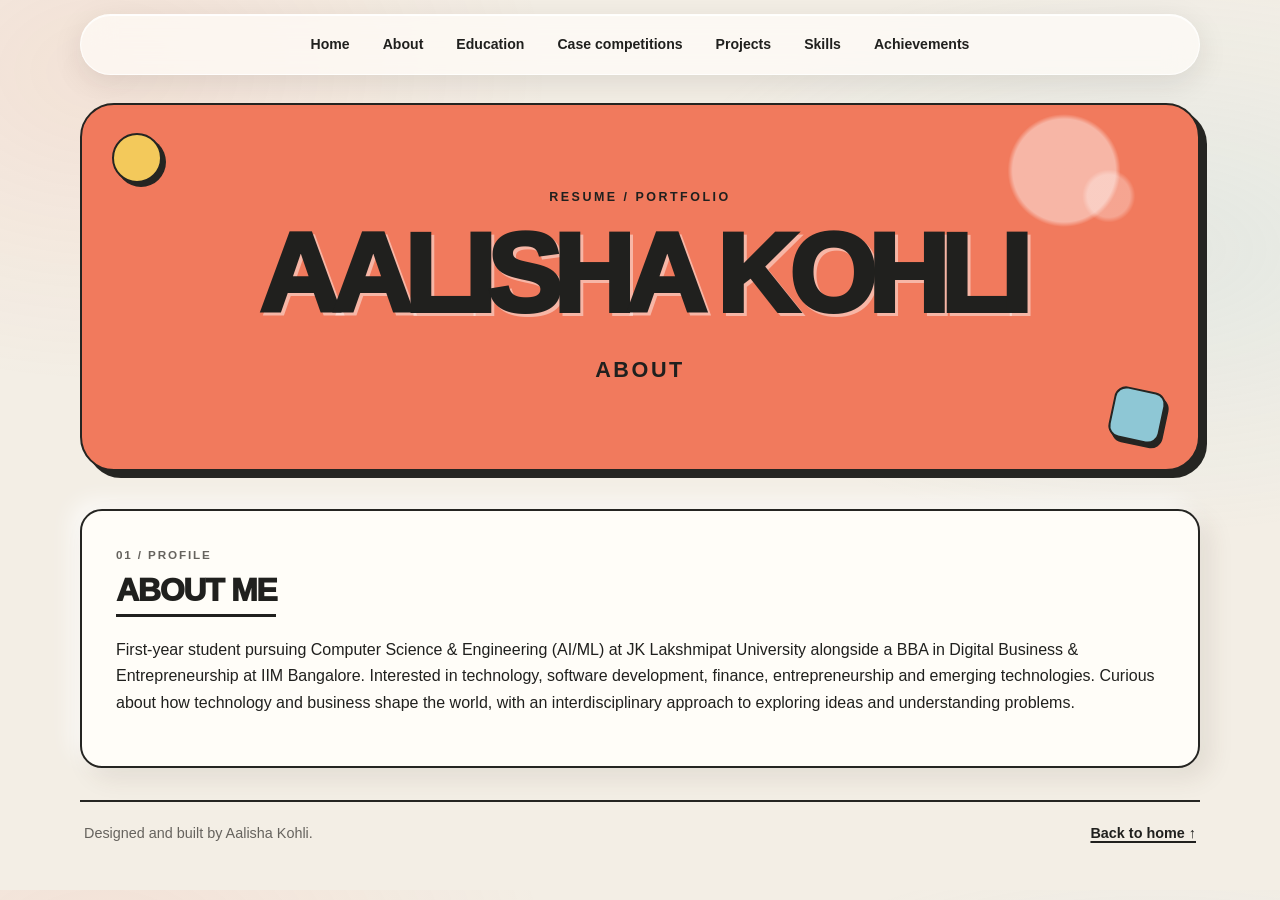
==== about.html @ d0f7d33f "Add new HTML files for  basic structure about, achievements, competitions, education, projects, and " ====
<!DOCTYPE html>
<html lang="en">
<head>
    <meta charset="UTF-8">
    <meta name="viewport" content="width=device-width, initial-scale=1.0">
    <meta name="theme-color" content="#f4f0e8">
    <title>About | Aalisha Kohli</title>
    <link rel="stylesheet" href="styles.css">
</head>
<body>
    <a href="#main-content">Skip to content</a>
    <header id="top">
        <nav aria-label="Main navigation">
            <a href="index.html">Home</a>
            <a href="about.html">About</a>
            <a href="education.html">Education</a>
            <a href="competitions.html">Case competitions</a>
            <a href="projects.html">Projects</a>
            <a href="skills.html">Skills</a>
            <a href="achievements.html">Achievements</a>
        </nav>
        <div><p>Resume / Portfolio</p><h1>Aalisha Kohli</h1><p>About</p></div>
    </header>
    <main id="main-content">
        <section id="about" aria-labelledby="about-heading">
            <p>01 / Profile</p>
            <h2 id="about-heading">About me</h2>
            <p>
                First-year student pursuing Computer Science &amp; Engineering (AI/ML)
                at JK Lakshmipat University alongside a BBA in Digital Business &amp;
                Entrepreneurship at IIM Bangalore. Interested in technology, software
                development, finance, entrepreneurship and emerging technologies.
                Curious about how technology and business shape the world, with an
                interdisciplinary approach to exploring ideas and understanding
                problems.
            </p>
        </section>
    </main>
    <footer><p>Designed and built by Aalisha Kohli.</p><p><a href="index.html">Back to home ↑</a></p></footer>
</body>
</html>
---- styles.css ----
/* ================================
   Aalisha Kohli — Resume
   Clay + neo-brutalist visual style
   ================================ */

/* ---------- 1. Theme ---------- */

:root {
    color-scheme: light;

    --page: #f3eee5;
    --paper: #fffdf8;
    --paper-warm: #f8f1e7;
    --ink: #20201e;
    --muted: #66635e;
    --line: #252522;

    --coral: #f17a5d;
    --yellow: #f3c95b;
    --blue: #8ec7d5;
    --green: #a9c59c;
    --lavender: #b5a2ca;

    --shadow-hard: 7px 7px 0 var(--line);
    --shadow-soft:
        10px 10px 24px rgb(80 61 42 / 10%),
        -8px -8px 22px rgb(255 255 255 / 75%);

    --radius-small: 12px;
    --radius-medium: 22px;
    --radius-large: 34px;

    --content-width: 1120px;
}

/* ---------- 2. Reset and base ---------- */

* {
    box-sizing: border-box;
}

html {
    scroll-behavior: smooth;
    scroll-padding-top: 110px;
}

body {
    min-width: 320px;
    margin: 0;
    background:
        radial-gradient(ellipse at 8% 8%, rgb(241 122 93 / 11%), transparent 28rem),
        radial-gradient(ellipse at 90% 28%, rgb(142 199 213 / 15%), transparent 32rem),
        var(--page);
    color: var(--ink);
    font-family:
        Inter, Avenir, "Segoe UI", Helvetica, Arial, sans-serif;
    font-size: 16px;
    line-height: 1.65;
}

img,
svg {
    display: block;
    max-width: 100%;
}

a {
    color: #174d70;
    text-decoration-thickness: 1.5px;
    text-underline-offset: 3px;
}

a:hover {
    color: #a6422b;
}

a:focus-visible {
    outline: 3px solid var(--coral);
    outline-offset: 4px;
    border-radius: 4px;
}

::selection {
    color: var(--ink);
    background: var(--yellow);
}

/* ---------- 3. Skip link ---------- */

body>a:first-child {
    position: fixed;
    z-index: 20;
    top: 12px;
    left: 12px;
    transform: translateY(-160%);
    padding: 10px 16px;
    border: 2px solid var(--line);
    border-radius: var(--radius-small);
    background: var(--yellow);
    color: var(--ink);
    font-weight: 800;
    box-shadow: 4px 4px 0 var(--line);
}

body>a:first-child:focus {
    transform: translateY(0);
}

/* ---------- 4. Navigation ---------- */

#top nav {
    position: sticky;
    z-index: 10;
    top: 14px;
    display: flex;
    width: min(calc(100% - 36px), var(--content-width));
    margin: 14px auto 28px;
    padding: 10px;
    align-items: center;
    justify-content: center;
    flex-wrap: wrap;
    gap: 7px;

    border: 1px solid rgb(255 255 255 / 75%);
    border-radius: 999px;
    background: rgb(255 253 248 / 72%);
    box-shadow:
        0 8px 30px rgb(38 33 27 / 10%),
        inset 0 1px 0 rgb(255 255 255 / 85%);
    backdrop-filter: blur(16px);
    -webkit-backdrop-filter: blur(16px);
}

#top nav a {
    display: inline-block;
    padding: 8px 13px;
    border-radius: 999px;
    color: var(--ink);
    font-size: 0.88rem;
    font-weight: 750;
    text-decoration: none;
    transition:
        background-color 160ms ease,
        transform 160ms ease,
        box-shadow 160ms ease;
}

#top nav a:hover {
    transform: translateY(-2px);
    background: var(--yellow);
    box-shadow: 2px 2px 0 var(--line);
}

/* ---------- 5. Hero ---------- */

#top>div {
    position: relative;
    width: min(calc(100% - 36px), var(--content-width));
    margin: 0 auto 38px;
    padding: clamp(32px, 7vw, 82px) 28px;
    overflow: hidden;
    border: 2px solid var(--line);
    border-radius: var(--radius-large);
    background:
        radial-gradient(circle at 88% 18%, rgb(255 255 255 / 45%) 0 5%, transparent 5.5%),
        radial-gradient(circle at 92% 25%, rgb(255 255 255 / 32%) 0 2%, transparent 2.5%),
        var(--coral);
    box-shadow: var(--shadow-hard);
    text-align: center;
}

#top>div::before,
#top>div::after {
    position: absolute;
    z-index: 0;
    display: block;
    border: 2px solid var(--line);
    content: "";
    pointer-events: none;
}

#top>div::before {
    top: 28px;
    left: 30px;
    width: 46px;
    height: 46px;
    border-radius: 50%;
    background: var(--yellow);
    box-shadow: 4px 4px 0 var(--line);
}

#top>div::after {
    right: 35px;
    bottom: 28px;
    width: 48px;
    height: 48px;
    transform: rotate(12deg);
    border-radius: 12px;
    background: var(--blue);
    box-shadow: 4px 4px 0 var(--line);
}

#top>div>* {
    position: relative;
    z-index: 1;
}

#top>div>p:first-child {
    margin: 0 0 12px;
    font-size: 0.78rem;
    font-weight: 850;
    letter-spacing: 0.2em;
    text-transform: uppercase;
}

#top h1 {
    margin: 0;
    font-size: clamp(3rem, 9vw, 7rem);
    font-weight: 950;
    letter-spacing: -0.075em;
    line-height: 0.98;
    text-transform: uppercase;
    text-shadow: 3px 3px 0 rgb(255 255 255 / 45%);
}

#top h1+p {
    margin: 22px 0;
    font-size: clamp(1rem, 2.5vw, 1.35rem);
    font-weight: 850;
    letter-spacing: 0.12em;
    text-transform: uppercase;
}

#top address {
    display: flex;
    margin: 0 auto;
    align-items: center;
    justify-content: center;
    flex-wrap: wrap;
    gap: 8px 14px;
    font-style: normal;
}

#top address a,
#top address span {
    color: var(--ink);
    font-weight: 700;
}

#top>div>p:last-child {
    display: flex;
    margin: 22px 0 0;
    align-items: center;
    justify-content: center;
    flex-wrap: wrap;
    gap: 12px;
}

#top>div>p:last-child a {
    display: inline-block;
    padding: 9px 16px;
    border: 2px solid var(--line);
    border-radius: 999px;
    background: var(--paper);
    box-shadow: 3px 3px 0 var(--line);
    color: var(--ink);
    font-size: 0.9rem;
    font-weight: 850;
    text-decoration: none;
    transition:
        transform 160ms ease,
        box-shadow 160ms ease;
}

#top>div>p:last-child a:hover {
    transform: translate(2px, 2px);
    box-shadow: 1px 1px 0 var(--line);
}

/* ---------- 6. Main layout ---------- */

main {
    display: grid;
    width: min(calc(100% - 36px), var(--content-width));
    margin: 0 auto;
    grid-template-columns: repeat(2, minmax(0, 1fr));
    gap: 24px;
}

main>section {
    position: relative;
    min-width: 0;
    padding: clamp(22px, 4vw, 34px);
    border: 2px solid var(--line);
    border-radius: var(--radius-medium);
    background: var(--paper);
    box-shadow: var(--shadow-soft);
    scroll-margin-top: 112px;
}

main>section:nth-of-type(3n + 1) {
    background: var(--paper);
}

main>section:nth-of-type(3n + 2) {
    background: #f8f4eb;
}

main>section:nth-of-type(3n) {
    background: #eef5f3;
}

main>section>p:first-child {
    margin: 0 0 7px;
    color: var(--muted);
    font-size: 0.73rem;
    font-weight: 900;
    letter-spacing: 0.16em;
    text-transform: uppercase;
}

main>section>h2 {
    display: inline-block;
    margin: 0 0 20px;
    padding-bottom: 4px;
    border-bottom: 3px solid var(--ink);
    font-size: clamp(1.4rem, 3vw, 2rem);
    font-weight: 950;
    letter-spacing: -0.04em;
    line-height: 1.2;
    text-transform: uppercase;
}

main>section>p:not(:first-child) {
    margin-top: 0;
}

/* Let profile, projects, and contact span the full grid. */
#about,
#projects,
#contact {
    grid-column: 1 / -1;
}

/* ---------- 7. Resume entries ---------- */

article {
    padding: 17px 0;
    border-top: 1px solid rgb(32 32 30 / 18%);
}

article:first-of-type {
    padding-top: 0;
    border-top: 0;
}

article:last-child {
    padding-bottom: 0;
}

article header {
    display: flex;
    align-items: baseline;
    justify-content: space-between;
    flex-wrap: wrap;
    gap: 5px 18px;
}

article h3 {
    margin: 0;
    font-size: 1.08rem;
    font-weight: 900;
    letter-spacing: -0.025em;
    line-height: 1.35;
}

article header p {
    margin: 0;
    color: var(--muted);
    font-size: 0.88rem;
    font-weight: 750;
}

article>p {
    margin: 5px 0 0;
    color: var(--muted);
}

article>p em {
    font-weight: 650;
}

article ul {
    margin: 12px 0 0;
    padding-left: 1.3rem;
}

article li {
    padding-left: 3px;
}

article li+li {
    margin-top: 6px;
}

article li::marker {
    color: #b34d36;
}

/* Education entries get a clear date / school rhythm. */
#education article {
    padding: 18px 0;
}

#education article header p {
    padding: 4px 9px;
    border: 1px solid var(--line);
    border-radius: 999px;
    background: var(--yellow);
    color: var(--ink);
    font-size: 0.78rem;
}

/* ---------- 8. Project and competition cards ---------- */

#competitions article,
#projects article,
#achievements article {
    position: relative;
    padding-left: 18px;
}

#competitions article::before,
#projects article::before,
#achievements article::before {
    position: absolute;
    top: 20px;
    bottom: 18px;
    left: 0;
    width: 5px;
    border-radius: 999px;
    background: var(--coral);
    content: "";
}

#competitions article:nth-of-type(2)::before,
#projects article:nth-of-type(2)::before,
#achievements article:nth-of-type(2)::before {
    background: var(--blue);
}

#competitions article:nth-of-type(3)::before,
#projects article:nth-of-type(3)::before,
#achievements article:nth-of-type(3)::before {
    background: var(--green);
}

#projects article>p {
    margin-top: 12px;
}

#projects article>p a {
    display: inline-block;
    padding: 7px 12px;
    border: 1.5px solid var(--line);
    border-radius: 999px;
    background: var(--yellow);
    box-shadow: 2px 2px 0 var(--line);
    color: var(--ink);
    font-size: 0.88rem;
    font-weight: 800;
    text-decoration: none;
}

#projects article>p a:hover {
    background: var(--coral);
}

/* ---------- 9. Skills list ---------- */

#skills dl {
    display: grid;
    margin: 0;
    grid-template-columns: repeat(2, minmax(0, 1fr));
    gap: 12px;
}

#skills dl>div {
    padding: 15px;
    border: 1.5px solid var(--line);
    border-radius: var(--radius-small);
    background: var(--paper);
    box-shadow: 3px 3px 0 rgb(32 32 30 / 18%);
}

#skills dt {
    margin-bottom: 5px;
    font-size: 0.9rem;
    font-weight: 900;
}

#skills dd {
    margin: 0;
    color: var(--muted);
    font-size: 0.92rem;
}

/* ---------- 10. Contact section ---------- */

#contact {
    background: var(--yellow);
}

#contact>address {
    display: flex;
    align-items: center;
    flex-wrap: wrap;
    gap: 12px;
    font-style: normal;
}

#contact>address a {
    display: inline-block;
    padding: 9px 14px;
    border: 2px solid var(--line);
    border-radius: var(--radius-small);
    background: var(--paper);
    box-shadow: 3px 3px 0 var(--line);
    color: var(--ink);
    font-weight: 800;
    text-decoration: none;
}

/* ---------- 11. Footer ---------- */

body>footer {
    display: flex;
    width: min(calc(100% - 36px), var(--content-width));
    margin: 32px auto 24px;
    padding: 20px 4px;
    align-items: center;
    justify-content: space-between;
    flex-wrap: wrap;
    gap: 10px;
    border-top: 2px solid var(--line);
    color: var(--muted);
    font-size: 0.9rem;
}

body>footer p {
    margin: 0;
}

body>footer a {
    color: var(--ink);
    font-weight: 800;
}

/* ---------- 12. Responsive layout ---------- */

@media (max-width: 760px) {
    html {
        scroll-padding-top: 145px;
    }

    #top nav {
        position: relative;
        top: 0;
        width: min(calc(100% - 24px), var(--content-width));
        margin-top: 12px;
        border-radius: 22px;
    }

    #top nav a {
        padding: 7px 10px;
        font-size: 0.82rem;
    }

    #top>div {
        width: min(calc(100% - 24px), var(--content-width));
        margin-bottom: 26px;
        padding: 56px 20px;
    }

    #top>div::before {
        top: 17px;
        left: 17px;
        width: 34px;
        height: 34px;
    }

    #top>div::after {
        right: 19px;
        bottom: 17px;
        width: 34px;
        height: 34px;
    }

    main {
        width: min(calc(100% - 24px), var(--content-width));
        grid-template-columns: 1fr;
        gap: 17px;
    }

    #about,
    #projects,
    #contact {
        grid-column: auto;
    }

    main>section {
        padding: 24px;
    }

    #skills dl {
        grid-template-columns: 1fr;
    }

    body>footer {
        width: min(calc(100% - 24px), var(--content-width));
    }
}

@media (max-width: 480px) {
    body {
        font-size: 15px;
    }

    #top>div {
        padding: 52px 16px;
    }

    #top h1 {
        font-size: clamp(2.7rem, 15vw, 4rem);
    }

    #top h1+p {
        letter-spacing: 0.07em;
    }

    #top address {
        flex-direction: column;
        gap: 4px;
    }

    #top address span[aria-hidden="true"] {
        display: none;
    }

    main>section {
        padding: 21px 18px;
        border-radius: 18px;
    }

    article header {
        align-items: flex-start;
        flex-direction: column;
        gap: 4px;
    }

    body>footer {
        align-items: flex-start;
        flex-direction: column;
    }
}

/* ---------- 13. Reduced motion ---------- */

@media (prefers-reduced-motion: reduce) {
    html {
        scroll-behavior: auto;
    }

    *,
    *::before,
    *::after {
        transition-duration: 0.01ms !important;
        animation-duration: 0.01ms !important;
        animation-iteration-count: 1 !important;
    }
}

/* ---------- 14. Print-friendly resume ---------- */

@media print {
    :root {
        --page: #fff;
        --paper: #fff;
        --paper-warm: #fff;
        --ink: #000;
        --muted: #333;
        --line: #777;
    }

    body {
        background: #fff;
        color: #000;
        font-size: 10pt;
    }

    body>a:first-child,
    #top nav {
        display: none;
    }

    #top>div {
        width: 100%;
        margin: 0 0 18px;
        padding: 22px;
        border: 1px solid #777;
        background: #fff;
        box-shadow: none;
    }

    #top>div::before,
    #top>div::after {
        display: none;
    }

    #top h1 {
        font-size: 34pt;
        text-shadow: none;
    }

    main {
        display: block;
        width: 100%;
    }

    main>section {
        margin: 0 0 14px;
        padding: 14px;
        break-inside: avoid;
        border: 1px solid #aaa;
        background: #fff;
        box-shadow: none;
    }

    main>section>h2 {
        font-size: 15pt;
    }

    article {
        break-inside: avoid;
    }

    a {
        color: #000;
    }

    a[href^="http"]::after {
        content: " (" attr(href) ")";
        overflow-wrap: anywhere;
        font-size: 8pt;
    }

    #contact>address a,
    #projects article>p a {
        padding: 0;
        border: 0;
        background: transparent;
        box-shadow: none;
    }

    body>footer {
        width: 100%;
        margin-bottom: 0;
    }
}
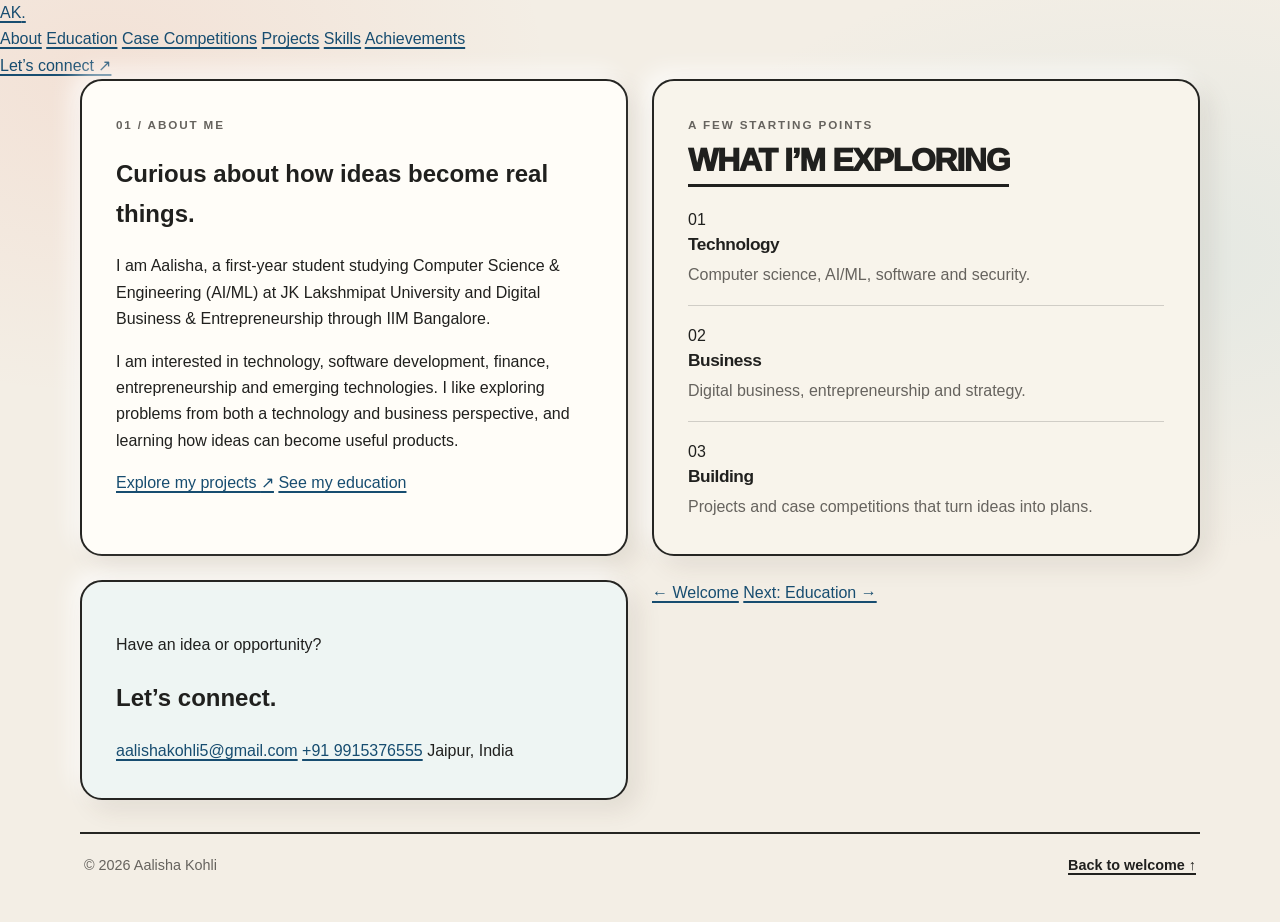
==== commit 9b49cd25: "Revamp about and landing pages with enhanced structure and styling; add landing.css for cinematic ex" ====
--- a/about.html
+++ b/about.html
@@ -1,41 +1,103 @@
 <!DOCTYPE html>
 <html lang="en">
+
 <head>
     <meta charset="UTF-8">
     <meta name="viewport" content="width=device-width, initial-scale=1.0">
-    <meta name="theme-color" content="#f4f0e8">
+    <meta name="description" content="About Aalisha Kohli, a computer science and digital business student.">
     <title>About | Aalisha Kohli</title>
     <link rel="stylesheet" href="styles.css">
 </head>
-<body>
-    <a href="#main-content">Skip to content</a>
-    <header id="top">
-        <nav aria-label="Main navigation">
-            <a href="index.html">Home</a>
-            <a href="about.html">About</a>
+
+<body class="portfolio-page">
+    <header class="site-header">
+        <a class="site-logo" href="index.html">AK<span>.</span></a>
+
+        <nav class="site-nav" aria-label="Main navigation">
+            <a href="about.html" aria-current="page">About</a>
             <a href="education.html">Education</a>
-            <a href="competitions.html">Case competitions</a>
+            <a href="competitions.html">Case Competitions</a>
             <a href="projects.html">Projects</a>
             <a href="skills.html">Skills</a>
             <a href="achievements.html">Achievements</a>
         </nav>
-        <div><p>Resume / Portfolio</p><h1>Aalisha Kohli</h1><p>About</p></div>
+
+        <a class="header-contact" href="mailto:aalishakohli5@gmail.com">Let’s connect ↗</a>
     </header>
-    <main id="main-content">
-        <section id="about" aria-labelledby="about-heading">
-            <p>01 / Profile</p>
-            <h2 id="about-heading">About me</h2>
-            <p>
-                First-year student pursuing Computer Science &amp; Engineering (AI/ML)
-                at JK Lakshmipat University alongside a BBA in Digital Business &amp;
-                Entrepreneurship at IIM Bangalore. Interested in technology, software
-                development, finance, entrepreneurship and emerging technologies.
-                Curious about how technology and business shape the world, with an
-                interdisciplinary approach to exploring ideas and understanding
-                problems.
+
+    <main class="page-content">
+        <section class="intro-section">
+            <p class="eyebrow">01 / About me</p>
+            <h1>Curious about how ideas become <span>real things.</span></h1>
+
+            <p class="intro-copy">
+                I am Aalisha, a first-year student studying Computer Science &amp;
+                Engineering (AI/ML) at JK Lakshmipat University and Digital Business
+                &amp; Entrepreneurship through IIM Bangalore.
             </p>
+
+            <p class="intro-copy">
+                I am interested in technology, software development, finance,
+                entrepreneurship and emerging technologies. I like exploring problems
+                from both a technology and business perspective, and learning how ideas
+                can become useful products.
+            </p>
+
+            <div class="intro-actions">
+                <a class="button button-primary" href="projects.html">Explore my projects <span
+                        aria-hidden="true">↗</span></a>
+                <a class="text-link" href="education.html">See my education</a>
+            </div>
         </section>
+
+        <section class="quick-facts" aria-labelledby="quick-facts-heading">
+            <p class="eyebrow">A few starting points</p>
+            <h2 id="quick-facts-heading">What I’m exploring</h2>
+
+            <div class="fact-grid">
+                <article class="fact-card">
+                    <span class="fact-number">01</span>
+                    <h3>Technology</h3>
+                    <p>Computer science, AI/ML, software and security.</p>
+                </article>
+
+                <article class="fact-card">
+                    <span class="fact-number">02</span>
+                    <h3>Business</h3>
+                    <p>Digital business, entrepreneurship and strategy.</p>
+                </article>
+
+                <article class="fact-card">
+                    <span class="fact-number">03</span>
+                    <h3>Building</h3>
+                    <p>Projects and case competitions that turn ideas into plans.</p>
+                </article>
+            </div>
+        </section>
+
+        <section class="contact-strip" aria-labelledby="contact-heading">
+            <div>
+                <p class="eyebrow">Have an idea or opportunity?</p>
+                <h2 id="contact-heading">Let’s connect.</h2>
+            </div>
+
+            <div class="contact-details">
+                <a href="mailto:aalishakohli5@gmail.com">aalishakohli5@gmail.com</a>
+                <a href="tel:+919915376555">+91 9915376555</a>
+                <span>Jaipur, India</span>
+            </div>
+        </section>
+
+        <nav class="page-pagination" aria-label="Page navigation">
+            <a href="index.html">← Welcome</a>
+            <a href="education.html">Next: Education →</a>
+        </nav>
     </main>
-    <footer><p>Designed and built by Aalisha Kohli.</p><p><a href="index.html">Back to home ↑</a></p></footer>
+
+    <footer class="site-footer">
+        <p>© 2026 Aalisha Kohli</p>
+        <a href="index.html">Back to welcome ↑</a>
+    </footer>
 </body>
-</html>
+
+</html>
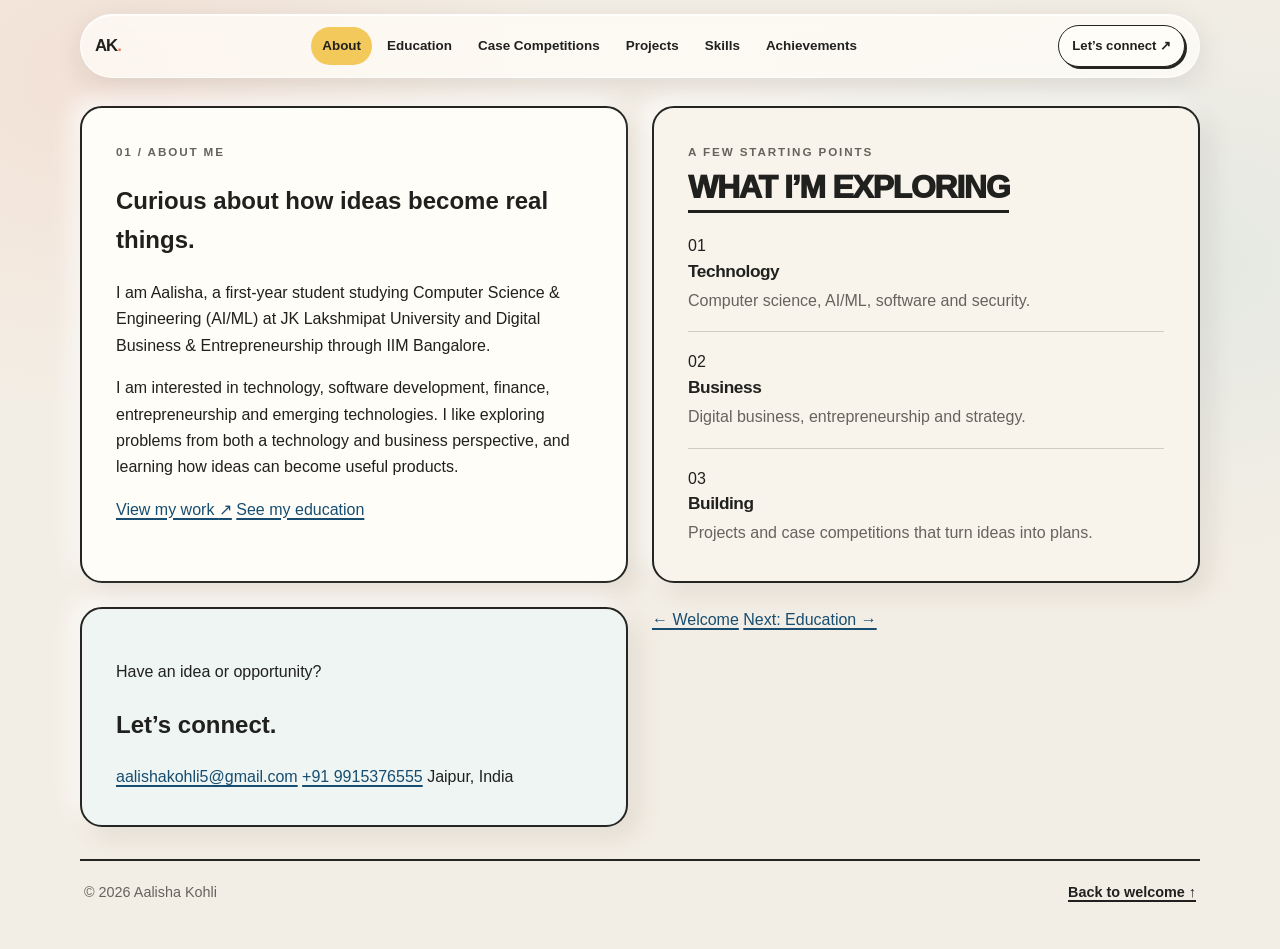
==== commit 87c2f15a: "Update navigation links across multiple pages to point to index.html and enhance header styles for b" ====
--- a/about.html
+++ b/about.html
@@ -44,7 +44,7 @@
             </p>
 
             <div class="intro-actions">
-                <a class="button button-primary" href="projects.html">Explore my projects <span
+                <a class="button button-primary" href="index.html">View my work <span
                         aria-hidden="true">↗</span></a>
                 <a class="text-link" href="education.html">See my education</a>
             </div>
--- a/styles.css
+++ b/styles.css
@@ -766,4 +766,77 @@
         width: 100%;
         margin-bottom: 0;
     }
-}+}
+/* ---------- Shared inner-page header ---------- */
+.portfolio-page .site-header {
+    display: grid;
+    width: min(calc(100% - 36px), var(--content-width));
+    margin: 14px auto 28px;
+    padding: 10px 14px;
+    grid-template-columns: auto 1fr auto;
+    align-items: center;
+    gap: 18px;
+    border: 1px solid rgb(255 255 255 / 75%);
+    border-radius: 999px;
+    background: rgb(255 253 248 / 76%);
+    box-shadow: 0 8px 30px rgb(38 33 27 / 10%), inset 0 1px 0 rgb(255 255 255 / 85%);
+    backdrop-filter: blur(16px);
+    -webkit-backdrop-filter: blur(16px);
+}
+.portfolio-page .site-logo {
+    color: var(--ink);
+    font-size: 1.05rem;
+    font-weight: 900;
+    letter-spacing: -.06em;
+    text-decoration: none;
+    white-space: nowrap;
+}
+.portfolio-page .site-logo span { color: var(--coral); }
+.portfolio-page .site-nav {
+    display: flex;
+    min-width: 0;
+    align-items: center;
+    justify-content: center;
+    flex-wrap: wrap;
+    gap: 4px;
+}
+.portfolio-page .site-nav a {
+    display: inline-block;
+    padding: 8px 11px;
+    border-radius: 999px;
+    color: var(--ink);
+    font-size: .84rem;
+    font-weight: 750;
+    text-decoration: none;
+    transition: background-color 160ms ease, transform 160ms ease, box-shadow 160ms ease;
+}
+.portfolio-page .site-nav a:hover,
+.portfolio-page .site-nav a[aria-current="page"] {
+    background: var(--yellow);
+    color: var(--ink);
+}
+.portfolio-page .site-nav a:hover { transform: translateY(-1px); }
+.portfolio-page .header-contact {
+    padding: 9px 13px;
+    border: 1.5px solid var(--line);
+    border-radius: 999px;
+    background: var(--paper);
+    box-shadow: 2px 2px 0 var(--line);
+    color: var(--ink);
+    font-size: .82rem;
+    font-weight: 850;
+    text-decoration: none;
+    white-space: nowrap;
+}
+.portfolio-page .header-contact:hover { background: var(--yellow); color: var(--ink); }
+@media (max-width: 900px) {
+    .portfolio-page .site-header { grid-template-columns: auto 1fr; gap: 8px 12px; border-radius: 22px; }
+    .portfolio-page .site-logo { grid-column: 1; grid-row: 1; }
+    .portfolio-page .header-contact { grid-column: 2; grid-row: 1; justify-self: end; }
+    .portfolio-page .site-nav { grid-column: 1 / -1; grid-row: 2; justify-content: flex-start; }
+}
+@media (max-width: 480px) {
+    .portfolio-page .site-header { width: min(calc(100% - 24px), var(--content-width)); padding: 10px; }
+    .portfolio-page .site-nav { gap: 2px; }
+    .portfolio-page .site-nav a { padding: 7px 8px; font-size: .75rem; }
+}
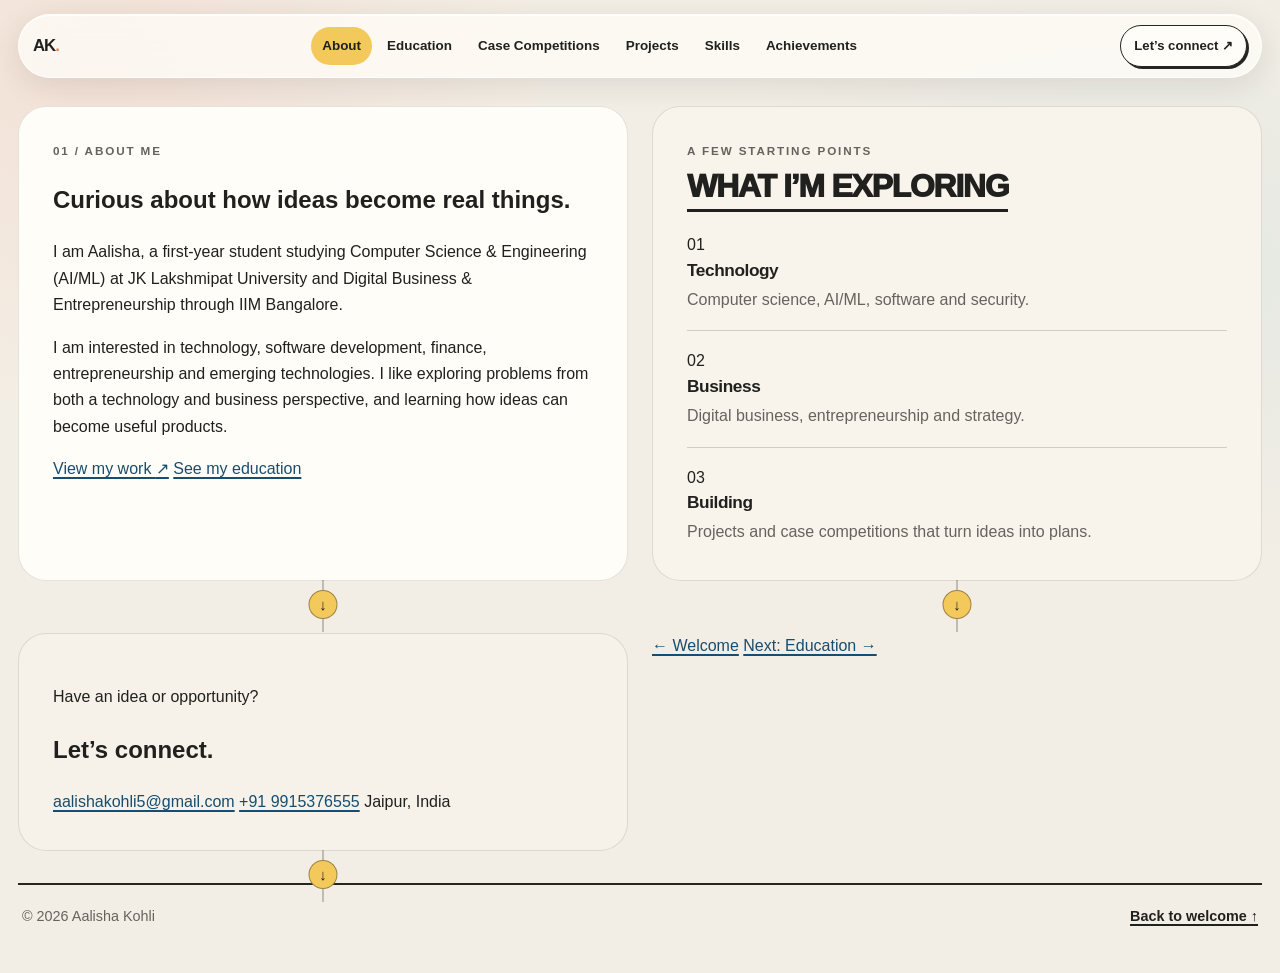
==== commit ce48f284: "Refactor HTML and CSS for improved layout and accessibility; update email links to open in Gmail; ad" ====
--- a/about.html
+++ b/about.html
@@ -22,7 +22,7 @@
             <a href="achievements.html">Achievements</a>
         </nav>
 
-        <a class="header-contact" href="mailto:aalishakohli5@gmail.com">Let’s connect ↗</a>
+        <a class="header-contact" href="https://mail.google.com/mail/?view=cm&amp;fs=1&amp;to=aalishakohli5%40gmail.com" target="_blank" rel="noopener noreferrer">Let’s connect ↗</a>
     </header>
 
     <main class="page-content">
@@ -44,7 +44,7 @@
             </p>
 
             <div class="intro-actions">
-                <a class="button button-primary" href="index.html">View my work <span
+                <a class="button button-primary" href="portfolio.html#education">View my work <span
                         aria-hidden="true">↗</span></a>
                 <a class="text-link" href="education.html">See my education</a>
             </div>
@@ -82,7 +82,7 @@
             </div>
 
             <div class="contact-details">
-                <a href="mailto:aalishakohli5@gmail.com">aalishakohli5@gmail.com</a>
+                <a href="https://mail.google.com/mail/?view=cm&amp;fs=1&amp;to=aalishakohli5%40gmail.com" target="_blank" rel="noopener noreferrer">aalishakohli5@gmail.com</a>
                 <a href="tel:+919915376555">+91 9915376555</a>
                 <span>Jaipur, India</span>
             </div>
@@ -100,4 +100,4 @@
     </footer>
 </body>
 
-</html>+</html>
--- a/styles.css
+++ b/styles.css
@@ -30,7 +30,7 @@
     --radius-medium: 22px;
     --radius-large: 34px;
 
-    --content-width: 1120px;
+    --content-width: 1520px;
 }
 
 /* ---------- 2. Reset and base ---------- */
@@ -108,7 +108,8 @@
 
 /* ---------- 4. Navigation ---------- */
 
-#top nav {
+#top nav,
+.portfolio-nav {
     position: sticky;
     z-index: 10;
     top: 14px;
@@ -131,7 +132,8 @@
     -webkit-backdrop-filter: blur(16px);
 }
 
-#top nav a {
+#top nav a,
+.portfolio-nav a {
     display: inline-block;
     padding: 8px 13px;
     border-radius: 999px;
@@ -145,7 +147,8 @@
         box-shadow 160ms ease;
 }
 
-#top nav a:hover {
+#top nav a:hover,
+.portfolio-nav a:hover {
     transform: translateY(-2px);
     background: var(--yellow);
     box-shadow: 2px 2px 0 var(--line);
@@ -307,7 +310,7 @@
 }
 
 main>section:nth-of-type(3n) {
-    background: #eef5f3;
+    background: #f6f2e9;
 }
 
 main>section>p:first-child {
@@ -475,6 +478,20 @@
 #projects article>p a:hover {
     background: var(--coral);
 }
+
+.case-deck-link {
+    display: inline-block;
+    padding: 7px 12px;
+    border: 1.5px solid var(--line);
+    border-radius: 999px;
+    background: var(--yellow);
+    box-shadow: 2px 2px 0 var(--line);
+    color: var(--ink);
+    font-size: .88rem;
+    font-weight: 800;
+    text-decoration: none;
+}
+.case-deck-link:hover { background: var(--coral); color: var(--ink); }
 
 /* ---------- 9. Skills list ---------- */
 
@@ -572,6 +589,19 @@
     }
 
     #top nav a {
+        padding: 7px 10px;
+        font-size: 0.82rem;
+    }
+
+    .portfolio-nav {
+        position: sticky;
+        top: 8px;
+        width: min(calc(100% - 24px), var(--content-width));
+        margin-top: 8px;
+        border-radius: 18px;
+    }
+
+    .portfolio-nav a {
         padding: 7px 10px;
         font-size: 0.82rem;
     }
@@ -840,3 +870,188 @@
     .portfolio-page .site-nav { gap: 2px; }
     .portfolio-page .site-nav a { padding: 7px 8px; font-size: .75rem; }
 }
+
+/* Project cards reveal as they enter the visitor's view. */
+#education > article.scroll-preview,
+#competitions > article.scroll-preview,
+#projects > article.scroll-preview,
+#skills dl > div.scroll-preview,
+#achievements > article.scroll-preview {
+    opacity: 0;
+    transform: translateY(24px);
+    transition: opacity 560ms ease var(--preview-delay, 0ms), transform 560ms cubic-bezier(.2,.75,.25,1) var(--preview-delay, 0ms), translate 180ms ease, box-shadow 180ms ease, border-color 180ms ease;
+}
+#education > article.scroll-preview.is-visible,
+#competitions > article.scroll-preview.is-visible,
+#projects > article.scroll-preview.is-visible,
+#skills dl > div.scroll-preview.is-visible,
+#achievements > article.scroll-preview.is-visible { opacity: 1; transform: translateY(0); }
+#projects > article {
+    width: min(88%, 820px);
+    margin: 20px auto 20px 0;
+    padding: 20px 23px;
+    border: 1.5px solid rgb(32 32 30 / 22%);
+    border-radius: 16px;
+    background: rgb(255 253 248 / 82%);
+    box-shadow: 4px 4px 0 rgb(32 32 30 / 10%);
+}
+#projects > article:nth-of-type(even) { margin-right: 0; margin-left: auto; }
+#projects > article:first-of-type { padding-top: 20px; border-top: 1.5px solid rgb(32 32 30 / 22%); }
+#projects > article:last-of-type { padding-bottom: 20px; }
+@media (prefers-reduced-motion: reduce) {
+    #education > article.scroll-preview,
+    #competitions > article.scroll-preview,
+    #projects > article.scroll-preview,
+    #skills dl > div.scroll-preview,
+    #achievements > article.scroll-preview { opacity: 1; transform: none; transition: none; }
+}
+@media (max-width: 760px) {
+    #projects > article { width: 96%; padding: 17px; }
+}
+
+/* Give the full portfolio a balanced left-right rhythm. */
+#education,
+#competitions,
+#skills,
+#achievements { grid-column: 1 / -1; }
+
+/* Offset the major panels so the long page has a more editorial rhythm. */
+#about { width: 94%; justify-self: start; }
+#education { width: 80%; justify-self: start; }
+#competitions { width: 90%; justify-self: end; }
+#projects { width: 100%; justify-self: center; }
+#skills { width: 82%; justify-self: start; }
+#achievements { width: 90%; justify-self: end; }
+#contact { width: 76%; justify-self: center; }
+
+#education,
+#competitions,
+#achievements {
+    display: grid;
+    align-content: start;
+    gap: 14px 22px;
+}
+#education { grid-template-columns: repeat(2, minmax(0, 1fr)); }
+#competitions,
+#achievements { grid-template-columns: repeat(2, minmax(0, 1fr)); }
+#achievements { grid-template-columns: repeat(3, minmax(0, 1fr)); }
+#education > p:first-child,
+#education > h2,
+#competitions > p:first-child,
+#competitions > h2,
+#achievements > p:first-child,
+#achievements > h2 { grid-column: 1 / -1; }
+
+#education > article,
+#competitions > article,
+#achievements > article {
+    min-width: 0;
+    margin: 0;
+    padding: 20px;
+    border: 1.5px solid rgb(32 32 30 / 18%);
+    border-radius: 15px;
+    background: rgb(255 253 248 / 84%);
+    box-shadow: 3px 4px 0 rgb(32 32 30 / 8%);
+}
+#education > article:first-of-type,
+#competitions > article:first-of-type,
+#achievements > article:first-of-type { padding-top: 20px; border-top: 1.5px solid rgb(32 32 30 / 18%); }
+#education > article:last-child,
+#competitions > article:last-child,
+#achievements > article:last-child { padding-bottom: 20px; }
+#competitions > article:nth-of-type(3) { grid-column: 1 / -1; width: 88%; justify-self: start; }
+#skills dl { grid-template-columns: repeat(3, minmax(0, 1fr)); gap: 16px; }
+#achievements > article { border-left: 4px solid var(--blue); }
+#achievements > article:nth-of-type(2) { transform: translateY(14px); }
+#achievements > article:nth-of-type(3) { border-left-color: var(--coral); }
+
+#achievements > article.credential-card {
+    background: rgb(255 253 248 / 62%);
+    border-color: rgb(255 255 255 / 78%);
+    box-shadow: 0 10px 28px rgb(45 55 55 / 8%), inset 0 1px 0 rgb(255 255 255 / 75%);
+    backdrop-filter: blur(10px);
+    -webkit-backdrop-filter: blur(10px);
+}
+.credential-links { display: flex; flex-wrap: wrap; gap: 10px; margin: 14px 0 0; }
+
+#education > article,
+#competitions > article,
+#projects > article,
+#achievements > article,
+#skills dl > div {
+    transition: translate 180ms ease, box-shadow 180ms ease, border-color 180ms ease;
+}
+#education > article:hover,
+#competitions > article:hover,
+#projects > article:hover,
+#achievements > article:hover,
+#skills dl > div:hover {
+    translate: 0 -4px;
+    border-color: rgb(32 32 30 / 42%);
+    box-shadow: 5px 8px 0 rgb(32 32 30 / 11%);
+}
+
+@media (max-width: 760px) {
+    #about,
+    #education,
+    #competitions,
+    #projects,
+    #skills,
+    #achievements,
+    #contact { width: 100%; justify-self: stretch; }
+    #education,
+    #competitions,
+    #achievements { grid-template-columns: 1fr; gap: 12px; }
+    #competitions > article:nth-of-type(3) { grid-column: auto; width: 100%; }
+    #achievements > article:nth-of-type(2) { transform: none; }
+    #skills dl { grid-template-columns: repeat(2, minmax(0, 1fr)); }
+}
+
+/* Reduce nested framing and make the long portfolio read as one connected path. */
+main { row-gap: 52px; }
+main > section {
+    border: 1px solid rgb(32 32 30 / 12%);
+    border-radius: 28px;
+    box-shadow: none;
+}
+main > section:not(#contact)::after {
+    position: absolute;
+    z-index: 4;
+    bottom: -39px;
+    left: 50%;
+    display: grid;
+    width: 27px;
+    height: 27px;
+    transform: translateX(-50%);
+    place-items: center;
+    border: 1.5px solid rgb(32 32 30 / 42%);
+    border-radius: 50%;
+    background: var(--yellow);
+    color: var(--ink);
+    content: "↓";
+    font-size: 15px;
+    font-weight: 900;
+    line-height: 1;
+}
+main > section:not(#contact)::before {
+    position: absolute;
+    z-index: 0;
+    bottom: -52px;
+    left: 50%;
+    width: 2px;
+    height: 52px;
+    transform: translateX(-50%);
+    background: rgb(32 32 30 / 24%);
+    content: "";
+}
+#projects > article { width: min(82%, 1050px); }
+#projects > article:nth-of-type(even) { margin-right: 0; margin-left: auto; }
+@media (max-width: 760px) {
+    main { row-gap: 42px; }
+    #achievements { grid-template-columns: 1fr; }
+    main > section:not(#contact)::after { bottom: -35px; }
+    main > section:not(#contact)::before { bottom: -42px; height: 42px; }
+}
+@media (max-width: 480px) {
+    #skills dl { grid-template-columns: 1fr; }
+}
